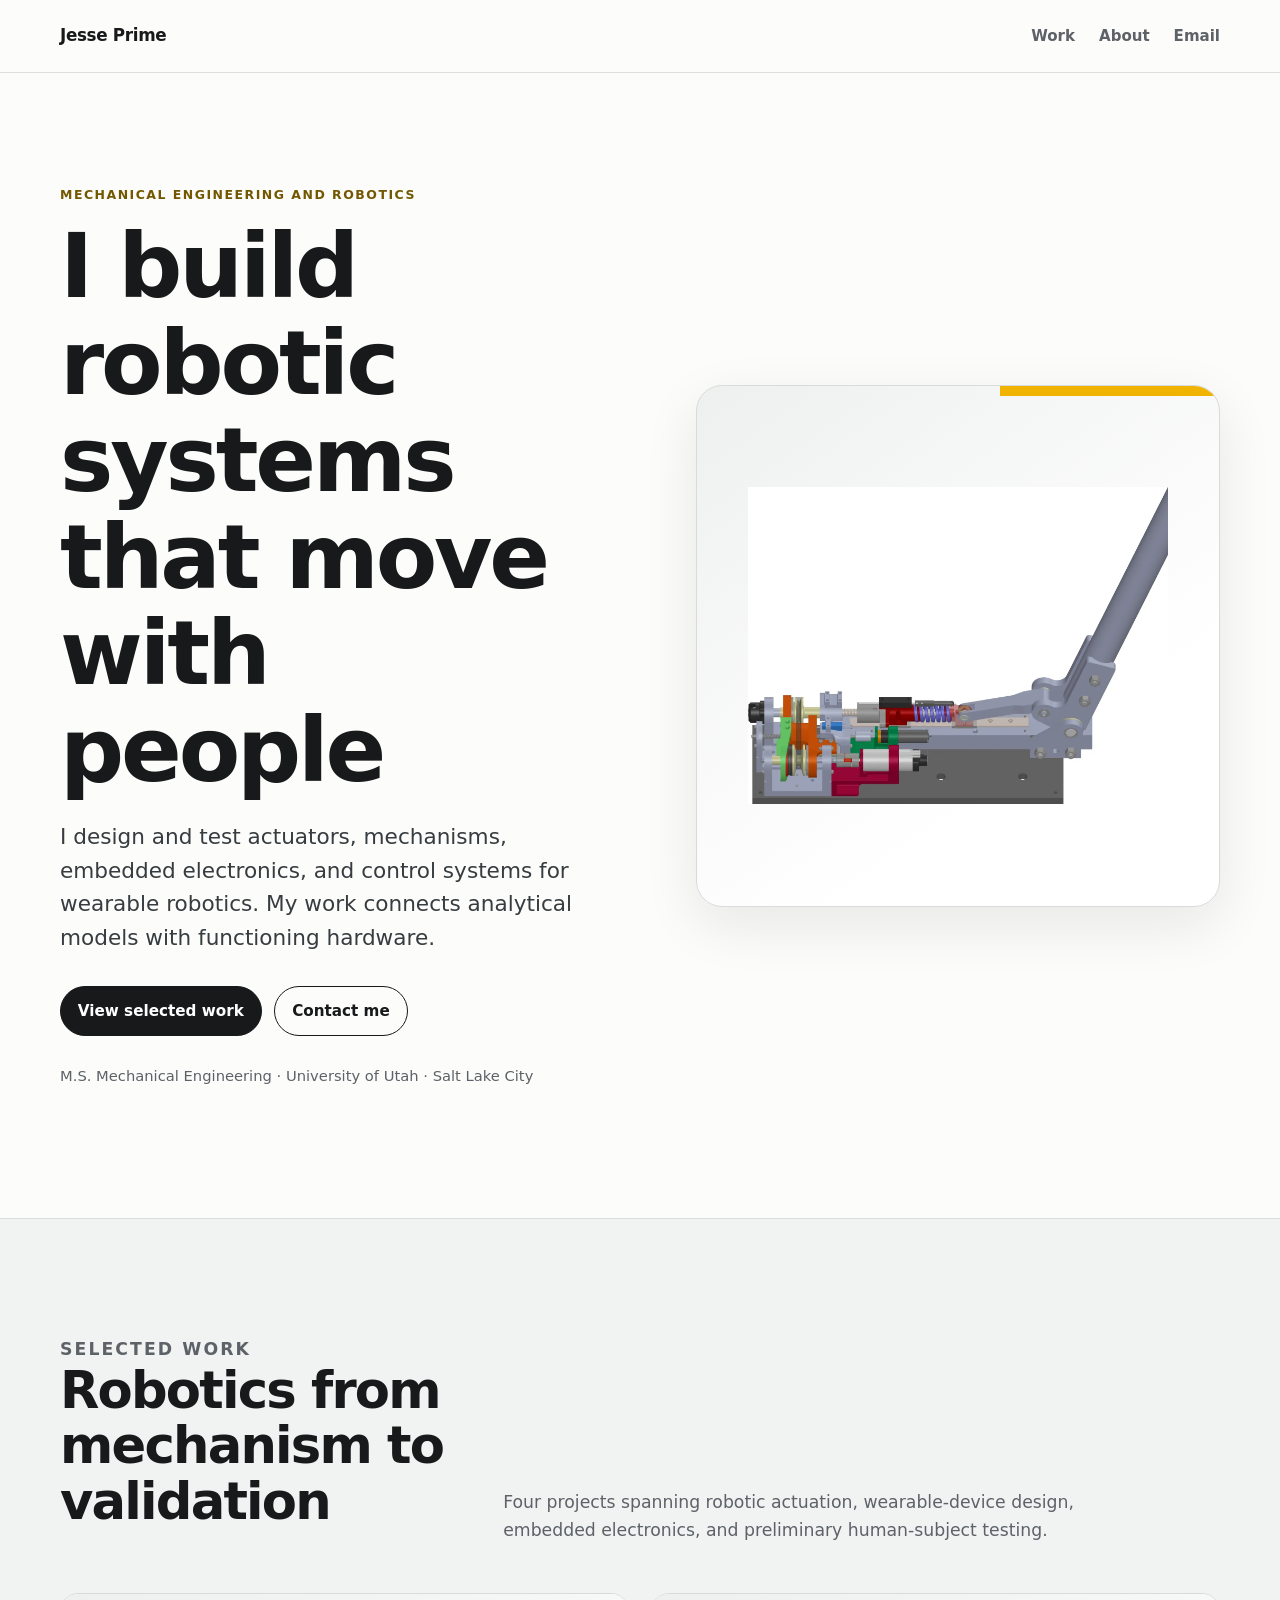
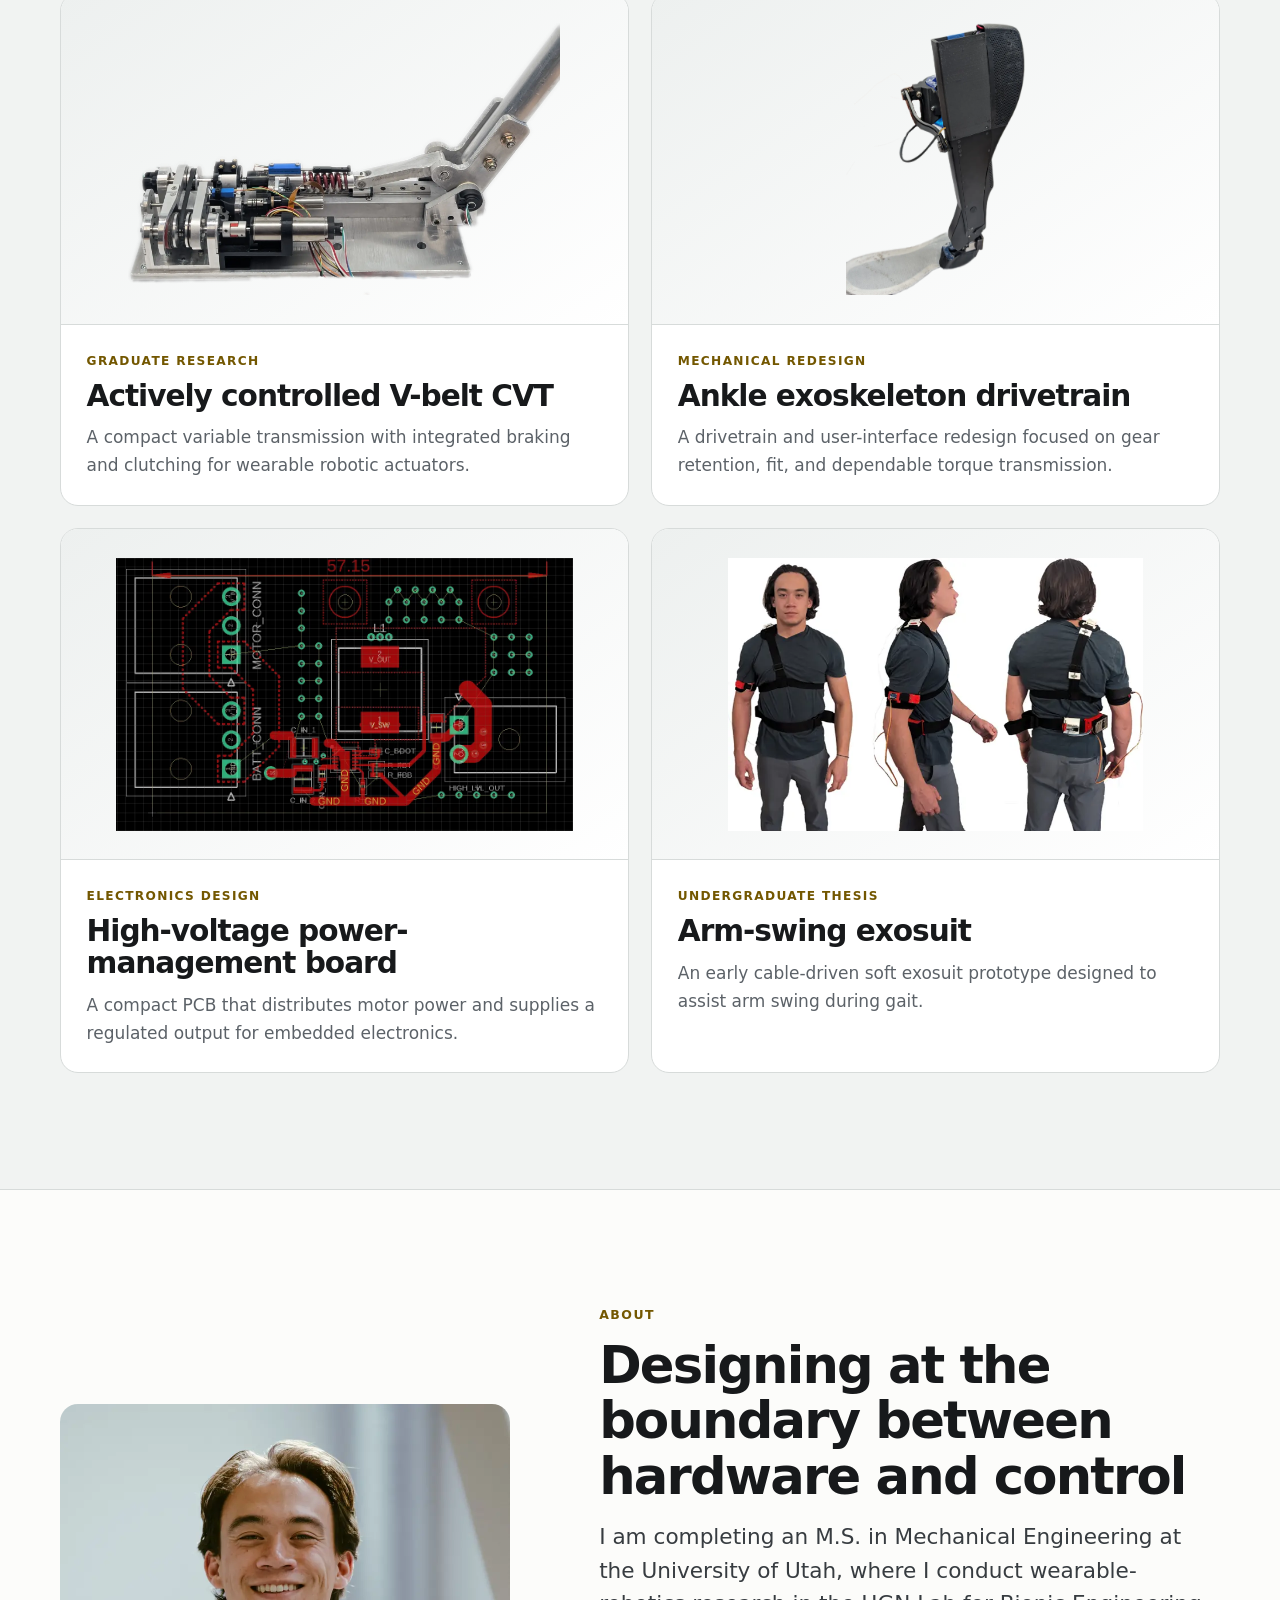
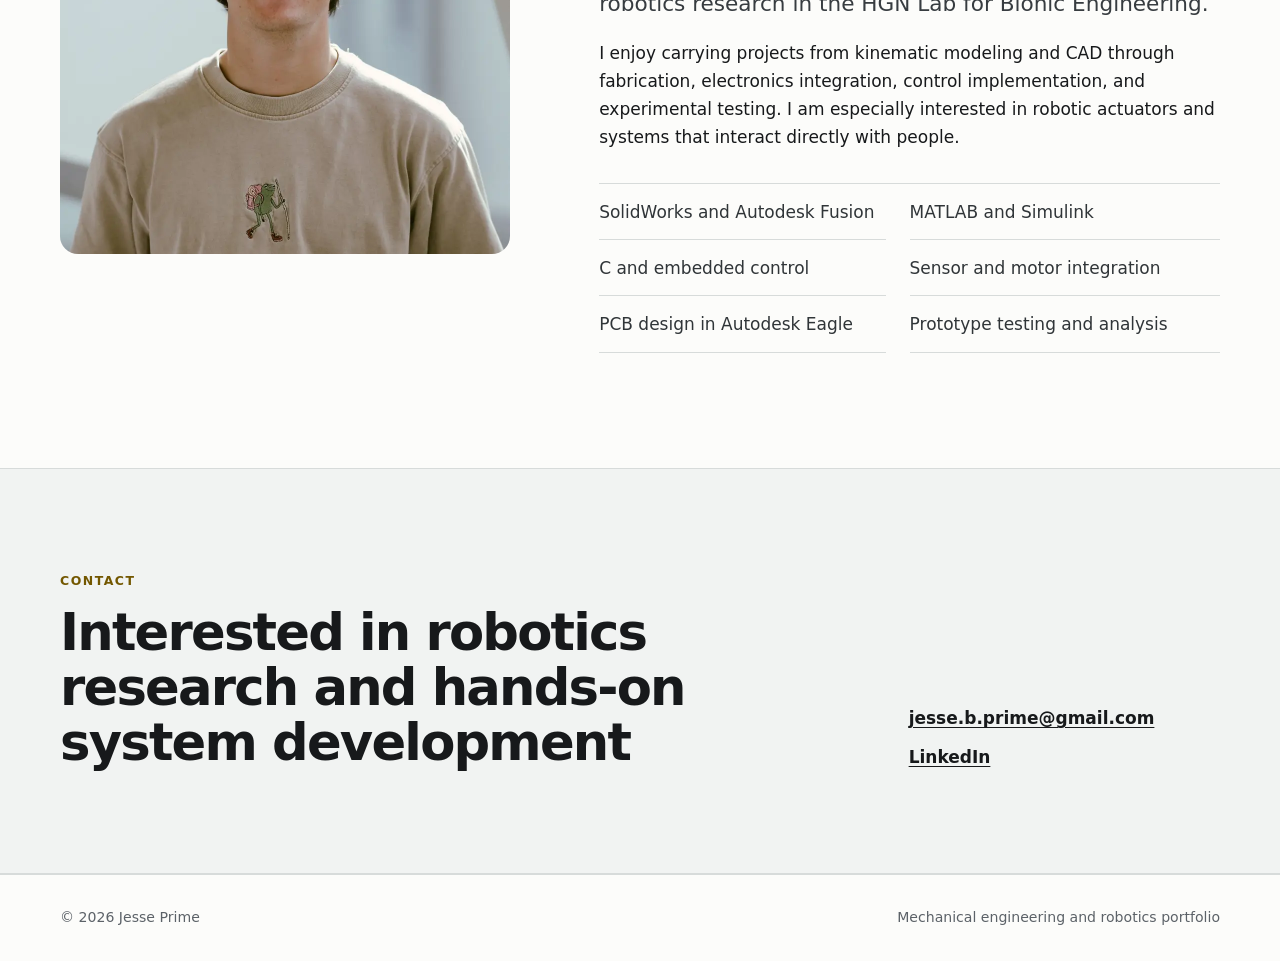
==== index.html @ 4a20e525 "Initial Upload of Portfolio Items" ====
<!doctype html>
<html lang="en">
  <head>
    <meta charset="utf-8">
    <meta name="viewport" content="width=device-width, initial-scale=1">
    <meta name="description" content="Jesse Prime is a mechanical engineer focused on robotic actuation, mechatronics, electronics, and wearable robotic systems.">
    <meta property="og:title" content="Jesse Prime | Robotics Design Portfolio">
    <meta property="og:description" content="Selected work in wearable robotics, actuation, controls, and electronics.">
    <meta property="og:type" content="website">
    <meta property="og:url" content="https://jessebeprime.github.io/">
    <meta property="og:image" content="https://jessebeprime.github.io/assets/images/cvt/system-cad.webp">
    <title>Jesse Prime | Robotics Design Portfolio</title>
    <link rel="stylesheet" href="/assets/css/styles.css">
  </head>
  <body>
    <a class="skip-link" href="#main-content">Skip to content</a>

    <header class="site-header">
      <div class="container">
        <a class="brand" href="/" aria-current="page">Jesse Prime</a>
        <nav class="site-nav" aria-label="Primary navigation">
          <a href="#work">Work</a>
          <a class="nav-about" href="#about">About</a>
          <a href="mailto:jesse.b.prime@gmail.com">Email</a>
        </nav>
      </div>
    </header>

    <main id="main-content">
      <section class="container hero" aria-labelledby="hero-title">
        <div class="hero-copy">
          <p class="eyebrow">Mechanical engineering and robotics</p>
          <h1 id="hero-title">I build robotic systems that move with people</h1>
          <p class="lead">
            I design and test actuators, mechanisms, embedded electronics, and control systems for wearable robotics. My work connects analytical models with functioning hardware.
          </p>
          <div class="hero-actions">
            <a class="button button-primary" href="#work">View selected work</a>
            <a class="button button-secondary" href="mailto:jesse.b.prime@gmail.com">Contact me</a>
          </div>
          <p class="hero-note">M.S. Mechanical Engineering · University of Utah · Salt Lake City</p>
        </div>
        <div class="hero-visual">
          <img src="/assets/images/cvt/system-cad.webp" alt="CAD rendering of a robotic actuator with a continuously variable transmission" fetchpriority="high">
        </div>
      </section>

      <section class="section section-muted" id="work" aria-labelledby="work-title">
        <div class="container">
          <div class="section-heading">
            <div>
              <p class="eyebrow">Selected work</p>
              <h2 id="work-title">Robotics from mechanism to validation</h2>
            </div>
            <p>
              Four projects spanning robotic actuation, wearable-device design, embedded electronics, and preliminary human-subject testing.
            </p>
          </div>

          <div class="project-grid">
            <a class="project-card" href="/projects/cvt.html">
              <div class="project-card-media">
                <img src="/assets/images/cvt/prototype.webp" alt="Benchtop prototype of the actively controlled V-belt CVT actuator" loading="lazy">
              </div>
              <div class="project-card-body">
                <span class="project-number">Graduate research</span>
                <h3>Actively controlled V-belt CVT</h3>
                <p>A compact variable transmission with integrated braking and clutching for wearable robotic actuators.</p>
              </div>
            </a>

            <a class="project-card" href="/projects/ankle-exoskeleton.html">
              <div class="project-card-media">
                <img src="/assets/images/ankle-exoskeleton/exoskeleton.webp" alt="Wearable ankle exoskeleton prototype" loading="lazy">
              </div>
              <div class="project-card-body">
                <span class="project-number">Mechanical redesign</span>
                <h3>Ankle exoskeleton drivetrain</h3>
                <p>A drivetrain and user-interface redesign focused on gear retention, fit, and dependable torque transmission.</p>
              </div>
            </a>

            <a class="project-card" href="/projects/power-board.html">
              <div class="project-card-media">
                <img src="/assets/images/power-board/pcb-layout.webp" alt="PCB layout for a high-voltage robotic power-management board" loading="lazy">
              </div>
              <div class="project-card-body">
                <span class="project-number">Electronics design</span>
                <h3>High-voltage power-management board</h3>
                <p>A compact PCB that distributes motor power and supplies a regulated output for embedded electronics.</p>
              </div>
            </a>

            <a class="project-card" href="/projects/arm-swing-exosuit.html">
              <div class="project-card-media">
                <img src="/assets/images/arm-exosuit/worn-prototype.webp" alt="Front, side, and rear views of the arm-swing exosuit prototype" loading="lazy">
              </div>
              <div class="project-card-body">
                <span class="project-number">Undergraduate thesis</span>
                <h3>Arm-swing exosuit</h3>
                <p>An early cable-driven soft exosuit prototype designed to assist arm swing during gait.</p>
              </div>
            </a>
          </div>
        </div>
      </section>

      <section class="section" id="about" aria-labelledby="about-title">
        <div class="container about-grid">
          <div class="portrait">
            <img src="/assets/images/home/jesse-prime.webp" alt="Portrait of Jesse Prime" loading="lazy">
          </div>
          <div>
            <p class="eyebrow">About</p>
            <h2 id="about-title">Designing at the boundary between hardware and control</h2>
            <p class="lead">
              I am completing an M.S. in Mechanical Engineering at the University of Utah, where I conduct wearable-robotics research in the HGN Lab for Bionic Engineering.
            </p>
            <p>
              I enjoy carrying projects from kinematic modeling and CAD through fabrication, electronics integration, control implementation, and experimental testing. I am especially interested in robotic actuators and systems that interact directly with people.
            </p>
            <ul class="capability-list" aria-label="Selected capabilities">
              <li>SolidWorks and Autodesk Fusion</li>
              <li>MATLAB and Simulink</li>
              <li>C and embedded control</li>
              <li>Sensor and motor integration</li>
              <li>PCB design in Autodesk Eagle</li>
              <li>Prototype testing and analysis</li>
            </ul>
          </div>
        </div>
      </section>

      <section class="section-muted">
        <div class="container contact-band">
          <div>
            <p class="eyebrow">Contact</p>
            <h2>Interested in robotics research and hands-on system development</h2>
          </div>
          <div class="contact-links">
            <a href="mailto:jesse.b.prime@gmail.com">jesse.b.prime@gmail.com</a>
            <a href="https://www.linkedin.com/in/jesse-prime-597274200" rel="me">LinkedIn</a>
          </div>
        </div>
      </section>
    </main>

    <footer class="site-footer">
      <div class="container">
        <p>© 2026 Jesse Prime</p>
        <p>Mechanical engineering and robotics portfolio</p>
      </div>
    </footer>
  </body>
</html>
---- assets/css/styles.css ----
:root {
  --ink: #17191b;
  --muted: #5c6268;
  --paper: #fcfcfa;
  --surface: #f1f3f2;
  --surface-dark: #24282b;
  --line: #d7dbda;
  --accent: #f0b400;
  --accent-dark: #735700;
  --max-width: 1160px;
  --reading-width: 760px;
  --radius: 18px;
  --shadow: 0 18px 55px rgba(20, 25, 28, 0.09);
}

* {
  box-sizing: border-box;
}

html {
  scroll-behavior: smooth;
}

body {
  margin: 0;
  color: var(--ink);
  background: var(--paper);
  font-family: Inter, ui-sans-serif, system-ui, -apple-system, BlinkMacSystemFont, "Segoe UI", sans-serif;
  font-size: 17px;
  line-height: 1.65;
  text-rendering: optimizeLegibility;
}

img {
  display: block;
  max-width: 100%;
}

a {
  color: inherit;
  text-underline-offset: 0.2em;
}

a:hover {
  color: var(--accent-dark);
}

:focus-visible {
  outline: 3px solid var(--accent);
  outline-offset: 4px;
}

.skip-link {
  position: fixed;
  top: 0.75rem;
  left: 0.75rem;
  z-index: 100;
  padding: 0.6rem 0.9rem;
  transform: translateY(-160%);
  border-radius: 0.5rem;
  background: var(--ink);
  color: white;
}

.skip-link:focus {
  transform: translateY(0);
}

.container {
  width: min(var(--max-width), calc(100% - 3rem));
  margin-inline: auto;
}

.site-header {
  position: sticky;
  top: 0;
  z-index: 20;
  border-bottom: 1px solid rgba(215, 219, 218, 0.86);
  background: rgba(252, 252, 250, 0.94);
  backdrop-filter: blur(16px);
}

.site-header .container {
  display: flex;
  min-height: 72px;
  align-items: center;
  justify-content: space-between;
  gap: 2rem;
}

.brand {
  font-size: 1.05rem;
  font-weight: 760;
  letter-spacing: -0.02em;
  text-decoration: none;
}

.site-nav {
  display: flex;
  align-items: center;
  gap: 1.5rem;
  color: var(--muted);
  font-size: 0.94rem;
  font-weight: 650;
}

.site-nav a {
  text-decoration: none;
}

.site-nav a[aria-current="page"] {
  color: var(--ink);
}

.eyebrow {
  margin: 0 0 0.8rem;
  color: var(--accent-dark);
  font-size: 0.78rem;
  font-weight: 800;
  letter-spacing: 0.12em;
  text-transform: uppercase;
}

h1,
h2,
h3 {
  margin-top: 0;
  line-height: 1.08;
  letter-spacing: -0.035em;
}

h1 {
  max-width: 14ch;
  margin-bottom: 1.35rem;
  font-size: clamp(2.8rem, 7vw, 5.9rem);
  font-weight: 800;
}

h2 {
  margin-bottom: 1rem;
  font-size: clamp(2rem, 4vw, 3.35rem);
  font-weight: 780;
}

h3 {
  margin-bottom: 0.65rem;
  font-size: clamp(1.35rem, 2.4vw, 1.85rem);
  font-weight: 750;
}

p {
  margin: 0 0 1.15rem;
}

.lead {
  max-width: 650px;
  color: #373c40;
  font-size: clamp(1.12rem, 2vw, 1.35rem);
  line-height: 1.55;
}

.hero {
  display: grid;
  min-height: calc(100vh - 72px);
  grid-template-columns: minmax(0, 1.02fr) minmax(360px, 0.98fr);
  align-items: center;
  gap: clamp(2.5rem, 7vw, 6rem);
  padding-block: clamp(4rem, 9vw, 7rem);
}

.hero-actions {
  display: flex;
  flex-wrap: wrap;
  gap: 0.8rem;
  margin-top: 2rem;
}

.button {
  display: inline-flex;
  min-height: 48px;
  align-items: center;
  justify-content: center;
  padding: 0.72rem 1.05rem;
  border: 1px solid var(--ink);
  border-radius: 999px;
  font-size: 0.95rem;
  font-weight: 750;
  text-decoration: none;
}

.button-primary {
  background: var(--ink);
  color: white;
}

.button-primary:hover {
  border-color: var(--accent-dark);
  background: var(--accent-dark);
  color: white;
}

.button-secondary:hover {
  border-color: var(--accent);
  background: #fff8db;
  color: var(--ink);
}

.hero-visual {
  position: relative;
  min-height: 520px;
  overflow: hidden;
  border: 1px solid var(--line);
  border-radius: calc(var(--radius) + 8px);
  background: linear-gradient(145deg, #eef0ef 0%, #ffffff 70%);
  box-shadow: var(--shadow);
}

.hero-visual::before {
  position: absolute;
  top: 0;
  right: 0;
  width: 42%;
  height: 10px;
  background: var(--accent);
  content: "";
}

.hero-visual img {
  width: 100%;
  height: 100%;
  min-height: 520px;
  padding: clamp(1.5rem, 4vw, 3.5rem);
  object-fit: contain;
}

.hero-note {
  margin-top: 1.7rem;
  color: var(--muted);
  font-size: 0.92rem;
}

.section {
  padding-block: clamp(4.5rem, 9vw, 8rem);
}

.section-muted {
  border-block: 1px solid var(--line);
  background: var(--surface);
}

.section-heading {
  display: grid;
  grid-template-columns: minmax(180px, 0.36fr) minmax(0, 0.64fr);
  gap: 2.5rem;
  align-items: end;
  margin-bottom: 3rem;
}

.section-heading p {
  max-width: 650px;
  margin: 0;
  color: var(--muted);
  font-size: 1.08rem;
}

.project-grid {
  display: grid;
  grid-template-columns: repeat(2, minmax(0, 1fr));
  gap: 1.4rem;
}

.project-card {
  display: flex;
  min-width: 0;
  overflow: hidden;
  flex-direction: column;
  border: 1px solid var(--line);
  border-radius: var(--radius);
  background: white;
  color: inherit;
  text-decoration: none;
  transition: transform 170ms ease, box-shadow 170ms ease, border-color 170ms ease;
}

.project-card:hover {
  transform: translateY(-4px);
  border-color: #bec4c1;
  box-shadow: var(--shadow);
  color: inherit;
}

.project-card-media {
  display: grid;
  min-height: 330px;
  place-items: center;
  overflow: hidden;
  border-bottom: 1px solid var(--line);
  background: linear-gradient(145deg, #edf0ef, #ffffff);
}

.project-card-media img {
  width: 100%;
  height: 330px;
  padding: 1.8rem;
  object-fit: contain;
  transition: transform 220ms ease;
}

.project-card:hover .project-card-media img {
  transform: scale(1.025);
}

.project-card-body {
  padding: 1.6rem;
}

.project-number {
  display: block;
  margin-bottom: 0.65rem;
  color: var(--accent-dark);
  font-size: 0.76rem;
  font-weight: 800;
  letter-spacing: 0.11em;
  text-transform: uppercase;
}

.project-card p {
  margin: 0;
  color: var(--muted);
}

.about-grid {
  display: grid;
  grid-template-columns: minmax(260px, 0.42fr) minmax(0, 0.58fr);
  gap: clamp(2.5rem, 7vw, 6rem);
  align-items: center;
}

.portrait {
  overflow: hidden;
  border-radius: var(--radius);
  background: var(--surface);
}

.portrait img {
  width: 100%;
  aspect-ratio: 1;
  object-fit: cover;
}

.capability-list {
  display: grid;
  grid-template-columns: repeat(2, minmax(0, 1fr));
  gap: 0;
  margin: 2rem 0 0;
  padding: 0;
  border-top: 1px solid var(--line);
  list-style: none;
}

.capability-list li {
  padding: 0.85rem 0;
  border-bottom: 1px solid var(--line);
  color: #303538;
}

.capability-list li:nth-child(odd) {
  margin-right: 1.5rem;
}

.contact-band {
  display: grid;
  grid-template-columns: minmax(0, 0.72fr) minmax(220px, 0.28fr);
  gap: 3rem;
  align-items: end;
  padding-block: clamp(4rem, 8vw, 7rem);
}

.contact-band h2 {
  max-width: 780px;
  margin-bottom: 0;
}

.contact-links {
  display: flex;
  flex-direction: column;
  align-items: flex-start;
  gap: 0.65rem;
  font-weight: 750;
}

.site-footer {
  border-top: 1px solid var(--line);
  color: var(--muted);
  font-size: 0.88rem;
}

.site-footer .container {
  display: flex;
  min-height: 86px;
  align-items: center;
  justify-content: space-between;
  gap: 2rem;
}

.site-footer p {
  margin: 0;
}

/* Project pages */
.project-hero {
  padding-block: clamp(4.5rem, 9vw, 7.5rem) 3rem;
}

.back-link {
  display: inline-block;
  margin-bottom: 2.5rem;
  color: var(--muted);
  font-size: 0.92rem;
  font-weight: 700;
}

.project-hero h1 {
  max-width: 18ch;
  font-size: clamp(2.7rem, 6vw, 5.3rem);
}

.project-meta {
  display: grid;
  grid-template-columns: repeat(3, minmax(0, 1fr));
  gap: 1rem;
  margin: 3rem 0 0;
  padding: 1.2rem 0;
  border-block: 1px solid var(--line);
}

.project-meta div {
  min-width: 0;
}

.project-meta dt {
  margin-bottom: 0.2rem;
  color: var(--muted);
  font-size: 0.74rem;
  font-weight: 800;
  letter-spacing: 0.09em;
  text-transform: uppercase;
}

.project-meta dd {
  margin: 0;
  font-weight: 670;
}

.project-cover {
  display: grid;
  min-height: 520px;
  margin: 0 0 clamp(4rem, 8vw, 7rem);
  place-items: center;
  overflow: hidden;
  border: 1px solid var(--line);
  border-radius: var(--radius);
  background: linear-gradient(145deg, #eef0ef, #ffffff);
}

.project-cover img {
  width: 100%;
  max-height: 680px;
  padding: clamp(1.5rem, 5vw, 4.5rem);
  object-fit: contain;
}

.case-section {
  display: grid;
  grid-template-columns: minmax(180px, 0.31fr) minmax(0, 0.69fr);
  gap: clamp(2rem, 6vw, 5rem);
  padding-block: clamp(3.5rem, 7vw, 6rem);
  border-top: 1px solid var(--line);
}

.case-section-label {
  color: var(--accent-dark);
  font-size: 0.78rem;
  font-weight: 800;
  letter-spacing: 0.1em;
  text-transform: uppercase;
}

.case-content {
  max-width: var(--reading-width);
}

.case-content > :last-child {
  margin-bottom: 0;
}

.case-content ul {
  margin: 1.25rem 0 0;
  padding-left: 1.2rem;
}

.case-content li {
  margin-bottom: 0.55rem;
  padding-left: 0.25rem;
}

.media-grid {
  display: grid;
  grid-template-columns: repeat(2, minmax(0, 1fr));
  gap: 1.25rem;
  margin-top: 2.5rem;
}

.media-grid.single {
  grid-template-columns: 1fr;
}

.figure {
  margin: 0;
}

.figure-frame {
  display: grid;
  min-height: 300px;
  place-items: center;
  overflow: hidden;
  border: 1px solid var(--line);
  border-radius: 14px;
  background: #f4f5f4;
}

.figure-frame img {
  width: 100%;
  max-height: 500px;
  padding: 1.25rem;
  object-fit: contain;
}

.figure-frame.dark {
  background: #151718;
}

figcaption {
  margin-top: 0.7rem;
  color: var(--muted);
  font-size: 0.86rem;
  line-height: 1.45;
}

.validation-list {
  display: grid;
  grid-template-columns: repeat(2, minmax(0, 1fr));
  gap: 1px;
  margin-top: 2rem;
  overflow: hidden;
  border: 1px solid var(--line);
  border-radius: 14px;
  background: var(--line);
}

.validation-item {
  min-height: 130px;
  padding: 1.2rem;
  background: white;
}

.validation-item strong {
  display: block;
  margin-bottom: 0.35rem;
  font-size: 1rem;
}

.validation-item span {
  color: var(--muted);
  font-size: 0.94rem;
}

.next-project {
  display: grid;
  grid-template-columns: 1fr auto;
  gap: 2rem;
  align-items: end;
  margin-block: clamp(4rem, 8vw, 7rem);
  padding: 2rem;
  border: 1px solid var(--line);
  border-radius: var(--radius);
  background: var(--surface);
  text-decoration: none;
}

.next-project:hover {
  border-color: var(--accent);
  color: var(--ink);
}

.next-project p {
  margin: 0 0 0.3rem;
  color: var(--muted);
  font-size: 0.84rem;
  font-weight: 800;
  letter-spacing: 0.08em;
  text-transform: uppercase;
}

.next-project strong {
  font-size: clamp(1.5rem, 3vw, 2.2rem);
  line-height: 1.15;
}

.next-project span {
  color: var(--muted);
  font-weight: 700;
}

.not-found {
  display: grid;
  min-height: calc(100vh - 159px);
  place-items: center;
  text-align: center;
}

.not-found h1 {
  max-width: none;
}

@media (max-width: 900px) {
  .hero {
    min-height: auto;
    grid-template-columns: 1fr;
  }

  .hero-copy {
    max-width: 760px;
  }

  .hero-visual {
    min-height: 430px;
  }

  .hero-visual img {
    min-height: 430px;
  }

  .section-heading,
  .case-section {
    grid-template-columns: 1fr;
    gap: 1.25rem;
  }

  .about-grid {
    grid-template-columns: minmax(220px, 0.38fr) minmax(0, 0.62fr);
    gap: 2.5rem;
  }
}

@media (max-width: 720px) {
  body {
    font-size: 16px;
  }

  .container {
    width: min(var(--max-width), calc(100% - 2rem));
  }

  .site-header .container {
    min-height: 64px;
  }

  .site-nav {
    gap: 0.9rem;
    font-size: 0.86rem;
  }

  .site-nav .nav-about {
    display: none;
  }

  .hero {
    padding-block: 3.5rem 5rem;
  }

  .hero-visual,
  .hero-visual img {
    min-height: 330px;
  }

  .hero-visual img {
    padding: 1.25rem;
  }

  .project-grid,
  .about-grid,
  .contact-band,
  .media-grid,
  .validation-list {
    grid-template-columns: 1fr;
  }

  .project-card-media,
  .project-card-media img {
    min-height: 260px;
    height: 260px;
  }

  .capability-list {
    grid-template-columns: 1fr;
  }

  .capability-list li:nth-child(odd) {
    margin-right: 0;
  }

  .contact-band {
    align-items: start;
  }

  .project-meta {
    grid-template-columns: 1fr;
    gap: 0.9rem;
  }

  .project-cover {
    min-height: 330px;
  }

  .project-cover img {
    max-height: 500px;
    padding: 1.25rem;
  }

  .figure-frame {
    min-height: 240px;
  }

  .next-project {
    grid-template-columns: 1fr;
  }

  .site-footer .container {
    min-height: 100px;
    flex-direction: column;
    align-items: flex-start;
    justify-content: center;
    gap: 0.35rem;
  }
}

@media (prefers-reduced-motion: reduce) {
  html {
    scroll-behavior: auto;
  }

  *,
  *::before,
  *::after {
    transition-duration: 0.01ms !important;
    animation-duration: 0.01ms !important;
    animation-iteration-count: 1 !important;
  }
}
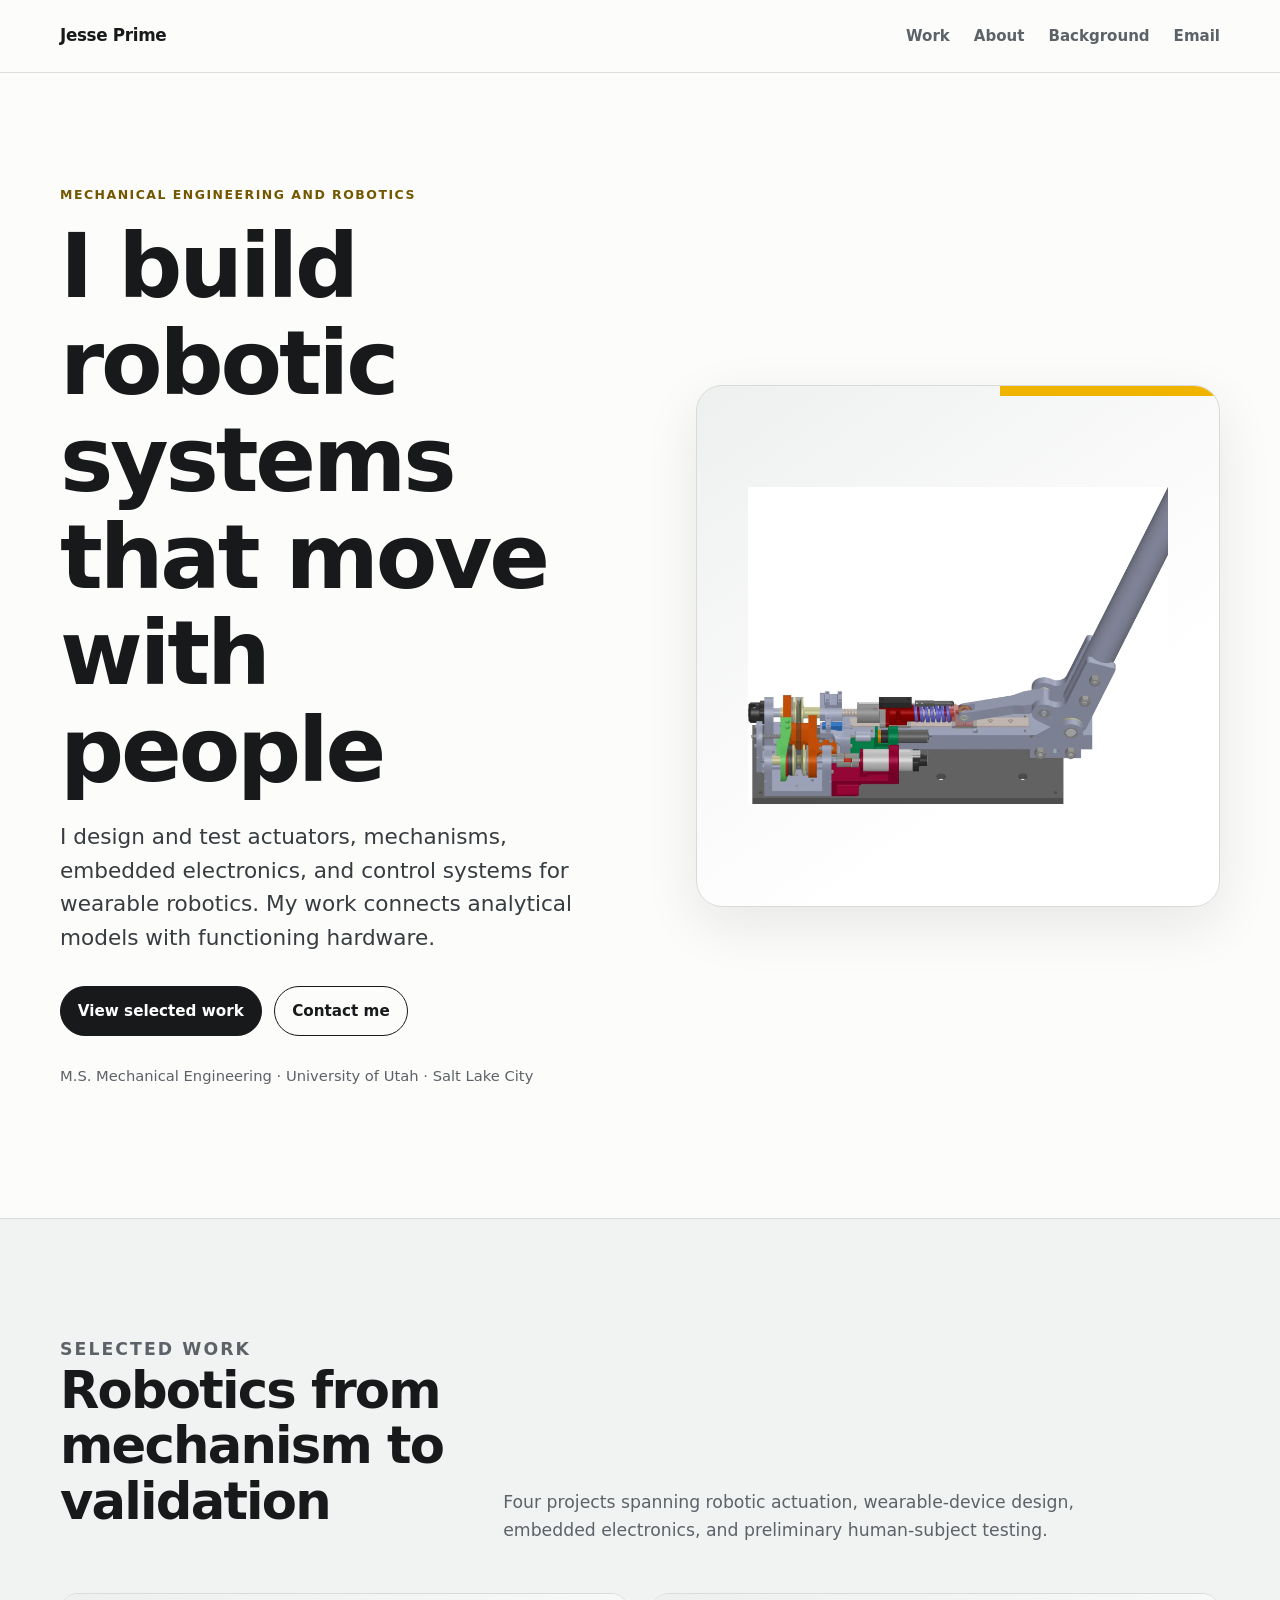
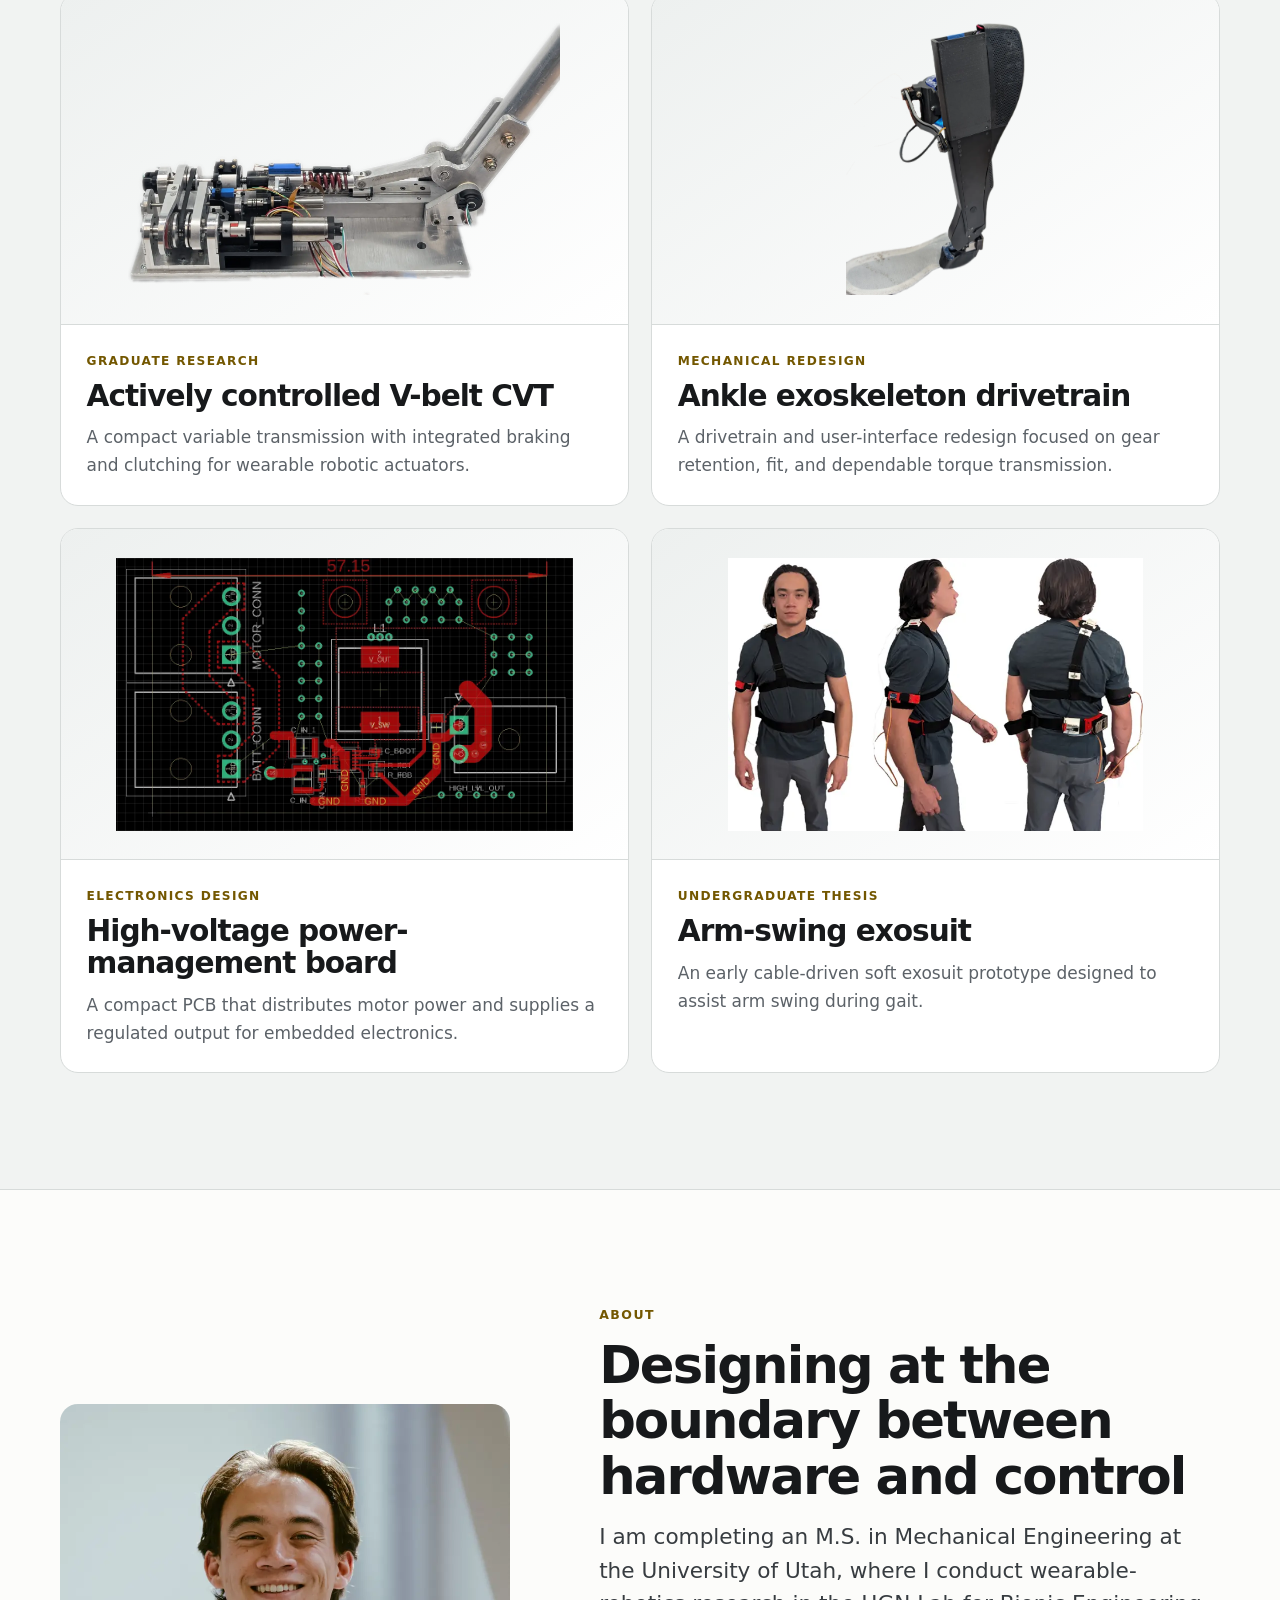
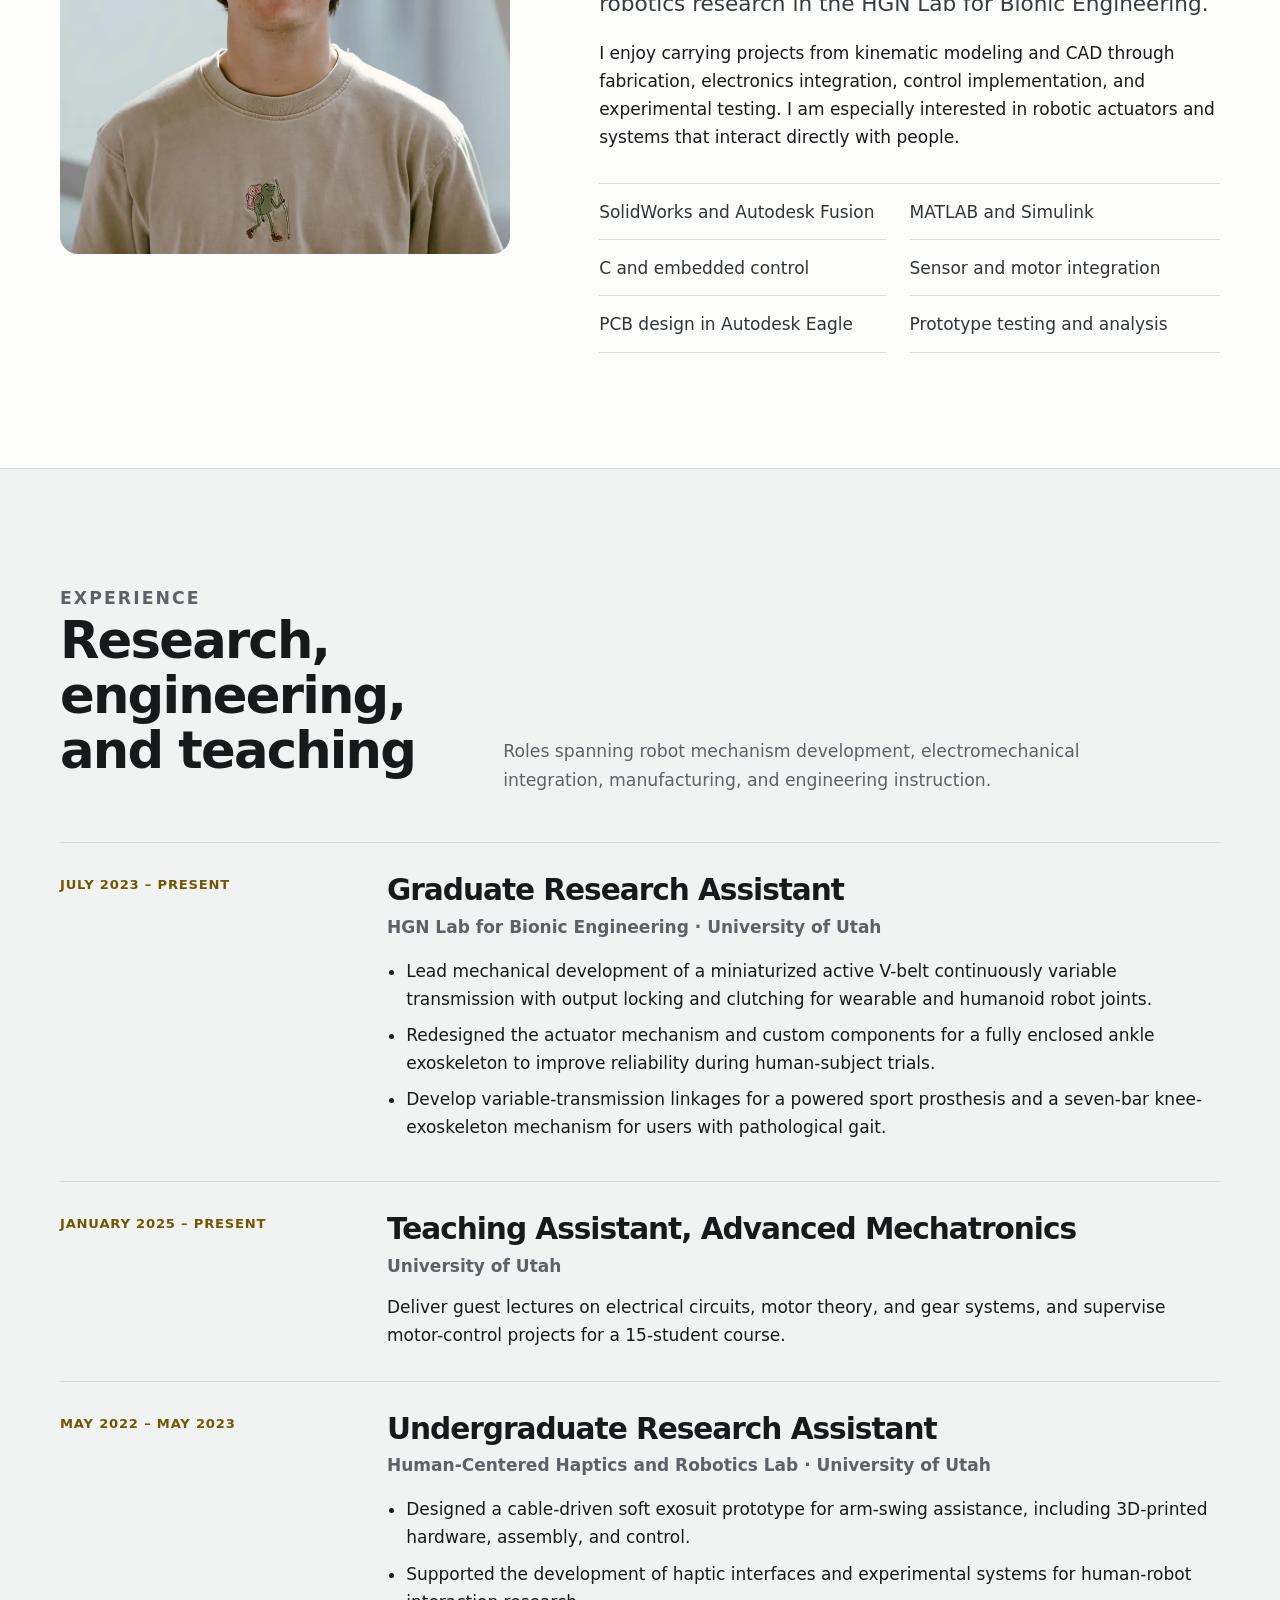
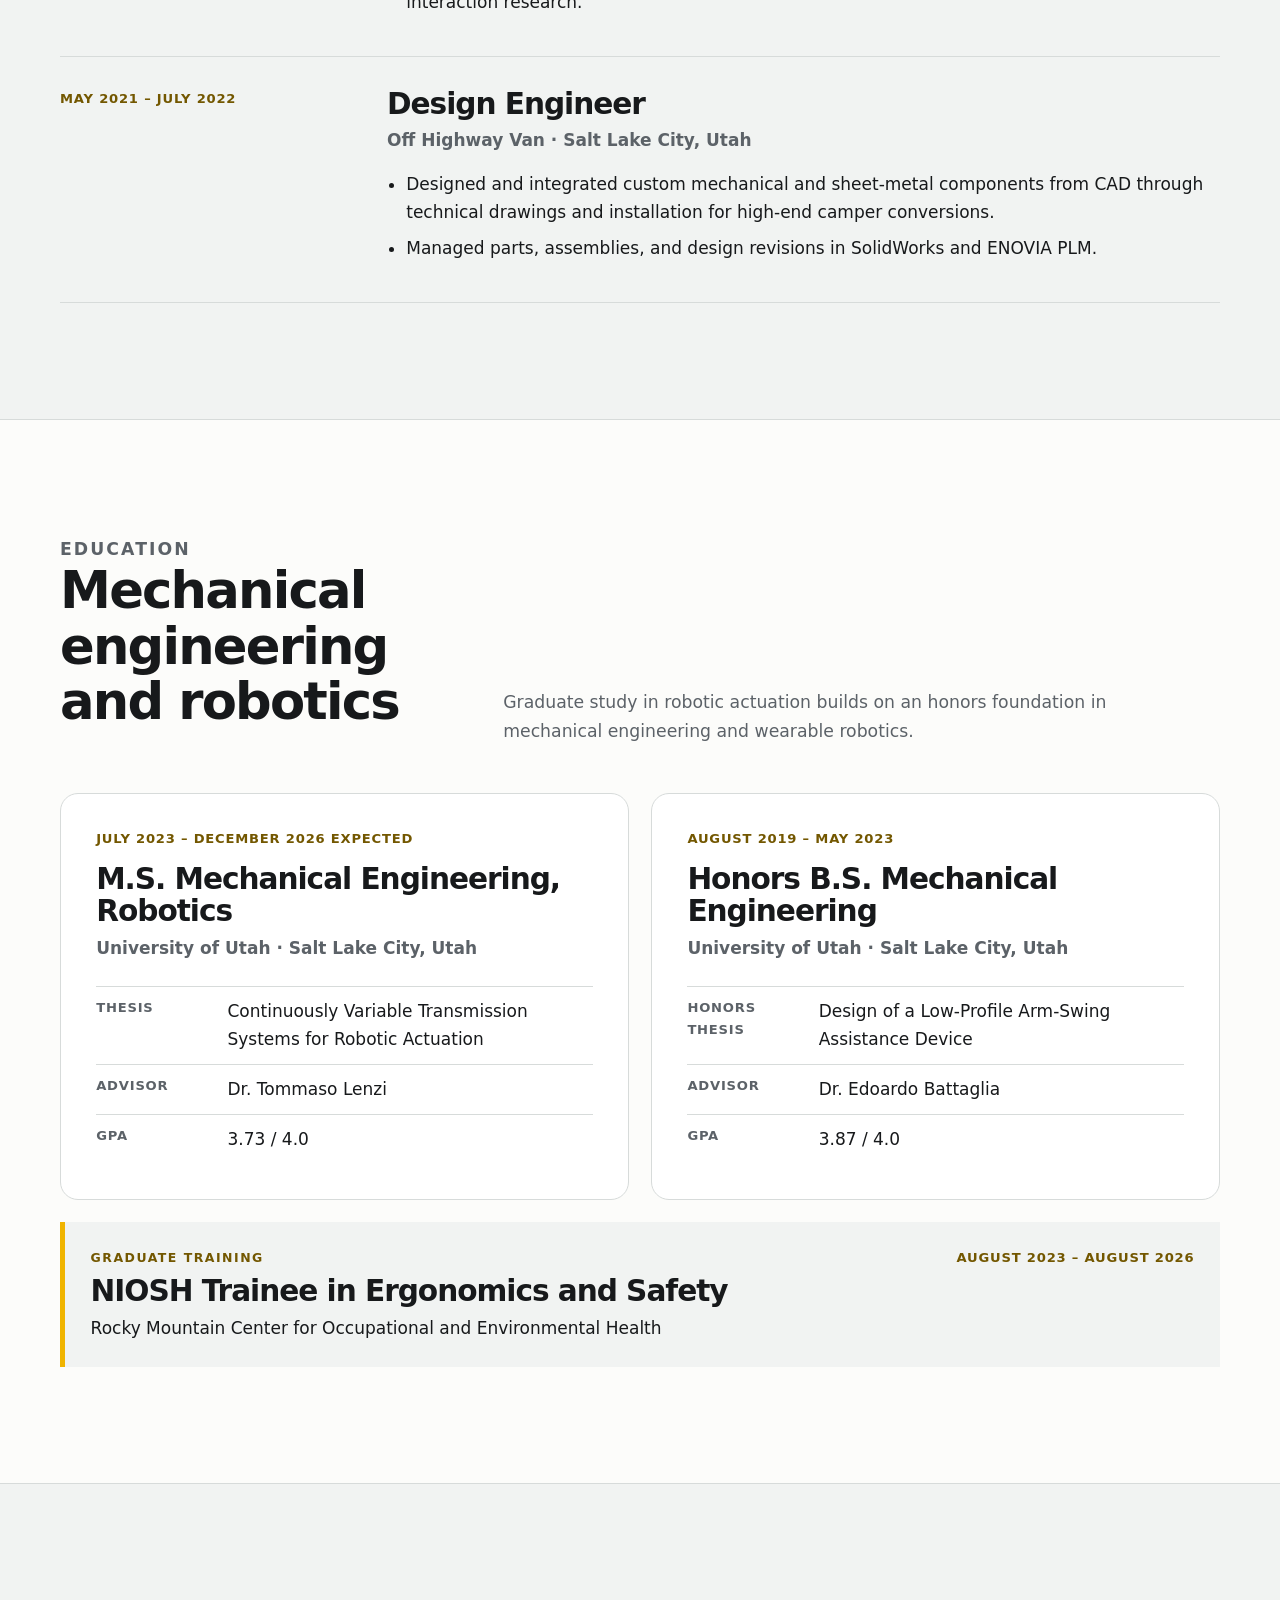
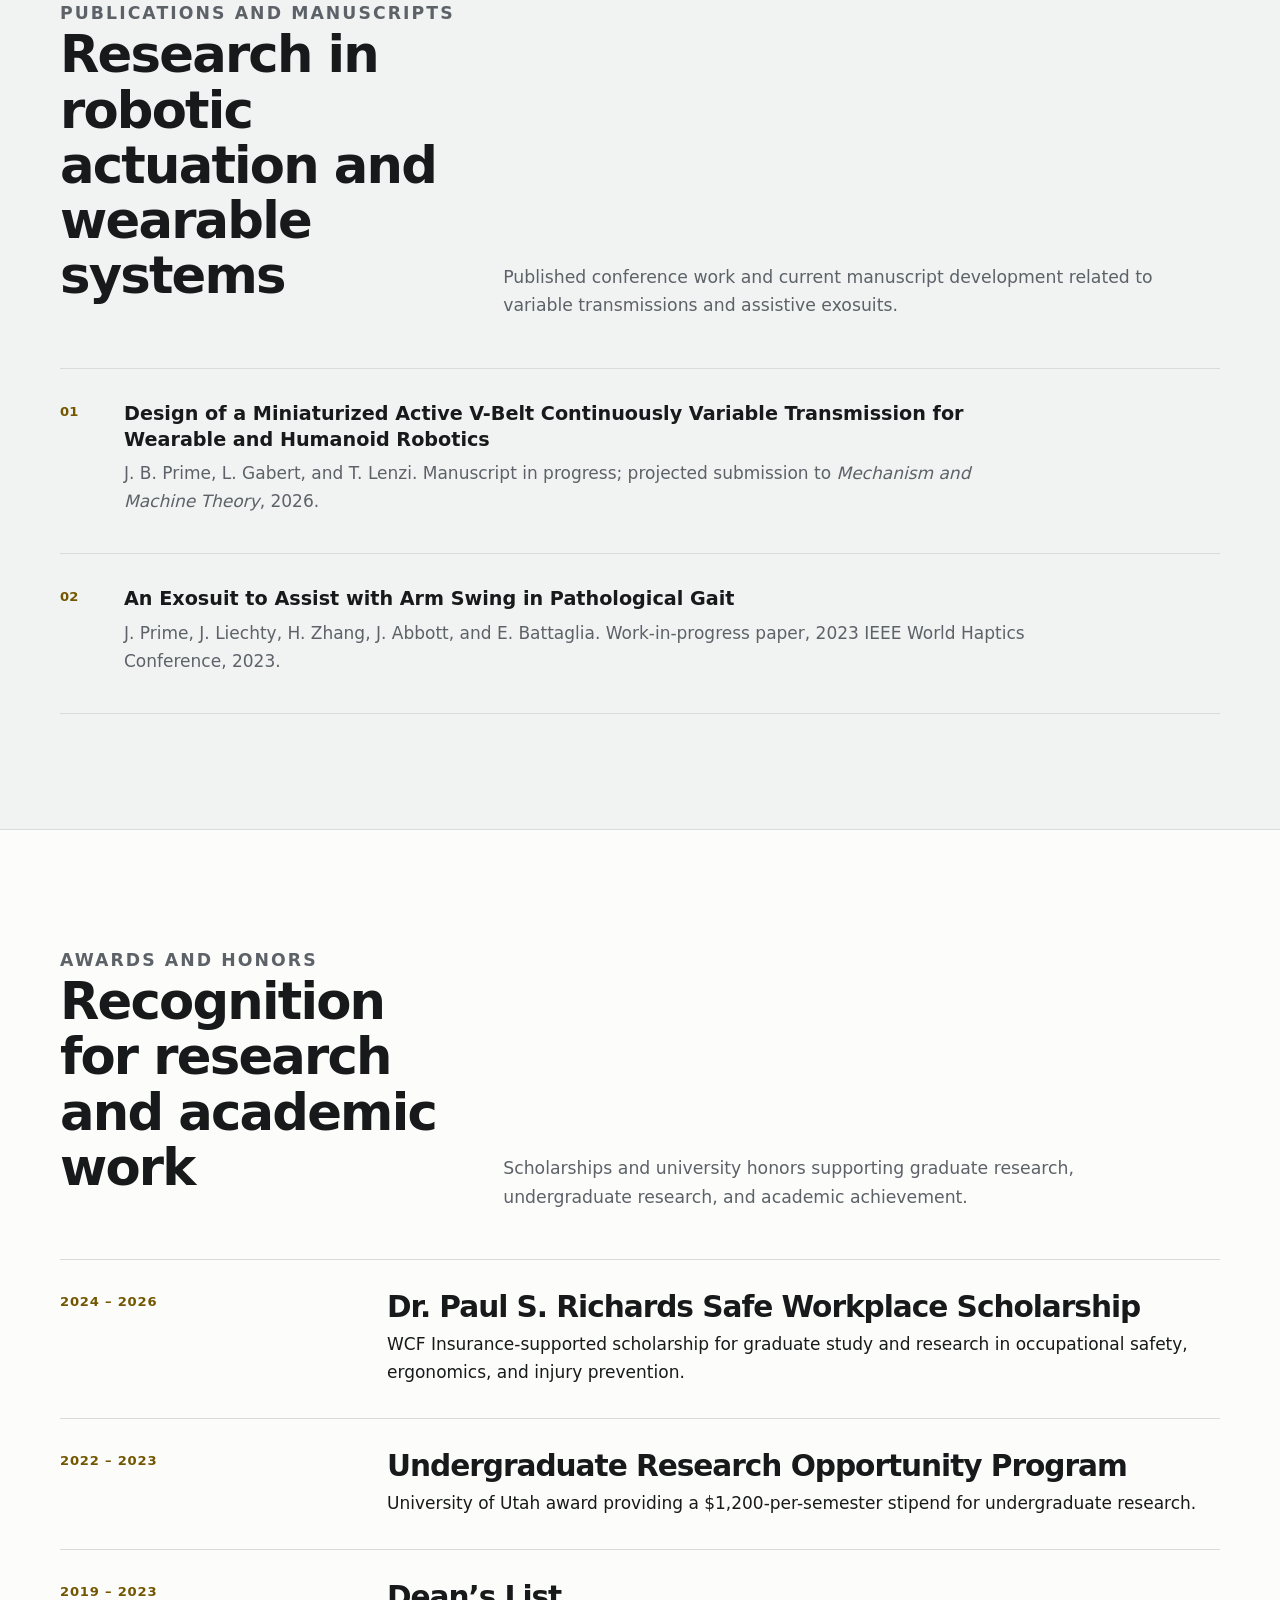
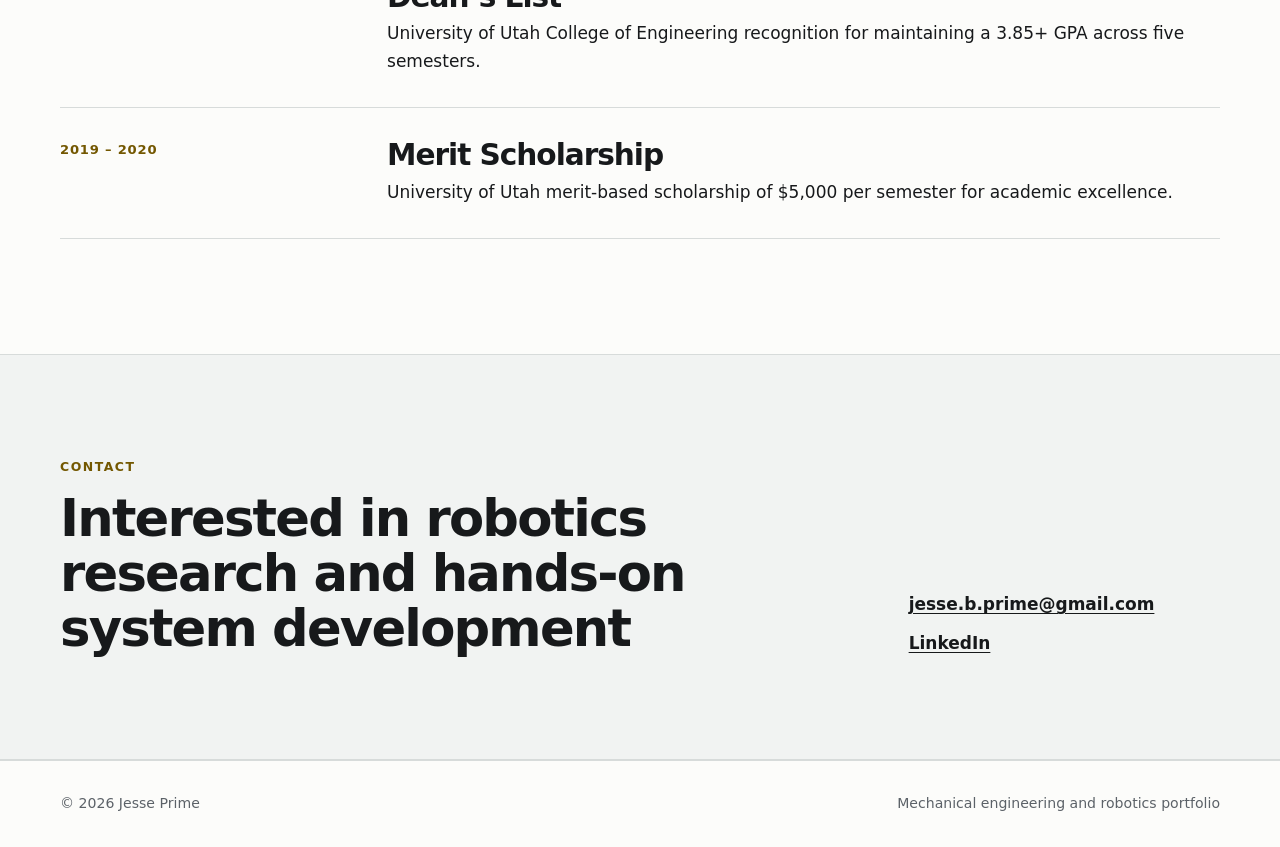
==== commit 95597ef8: "Updated to include education and job history" ====
--- a/index.html
+++ b/index.html
@@ -3,7 +3,7 @@
   <head>
     <meta charset="utf-8">
     <meta name="viewport" content="width=device-width, initial-scale=1">
-    <meta name="description" content="Jesse Prime is a mechanical engineer focused on robotic actuation, mechatronics, electronics, and wearable robotic systems.">
+    <meta name="description" content="Jesse Prime is a mechanical engineer focused on robotic actuation, mechatronics, electronics, and wearable robotic systems. View selected projects, experience, education, publications, and awards.">
     <meta property="og:title" content="Jesse Prime | Robotics Design Portfolio">
     <meta property="og:description" content="Selected work in wearable robotics, actuation, controls, and electronics.">
     <meta property="og:type" content="website">
@@ -21,6 +21,7 @@
         <nav class="site-nav" aria-label="Primary navigation">
           <a href="#work">Work</a>
           <a class="nav-about" href="#about">About</a>
+          <a href="#experience">Background</a>
           <a href="mailto:jesse.b.prime@gmail.com">Email</a>
         </nav>
       </div>
@@ -131,6 +132,203 @@
         </div>
       </section>
 
+      <section class="section section-muted" id="experience" aria-labelledby="experience-title">
+        <div class="container">
+          <div class="section-heading">
+            <div>
+              <p class="eyebrow">Experience</p>
+              <h2 id="experience-title">Research, engineering, and teaching</h2>
+            </div>
+            <p>
+              Roles spanning robot mechanism development, electromechanical integration, manufacturing, and engineering instruction.
+            </p>
+          </div>
+
+          <div class="timeline">
+            <article class="timeline-entry">
+              <p class="timeline-date">July 2023 – Present</p>
+              <div>
+                <h3>Graduate Research Assistant</h3>
+                <p class="timeline-organization">HGN Lab for Bionic Engineering · University of Utah</p>
+                <ul>
+                  <li>Lead mechanical development of a miniaturized active V-belt continuously variable transmission with output locking and clutching for wearable and humanoid robot joints.</li>
+                  <li>Redesigned the actuator mechanism and custom components for a fully enclosed ankle exoskeleton to improve reliability during human-subject trials.</li>
+                  <li>Develop variable-transmission linkages for a powered sport prosthesis and a seven-bar knee-exoskeleton mechanism for users with pathological gait.</li>
+                </ul>
+              </div>
+            </article>
+
+            <article class="timeline-entry">
+              <p class="timeline-date">January 2025 – Present</p>
+              <div>
+                <h3>Teaching Assistant, Advanced Mechatronics</h3>
+                <p class="timeline-organization">University of Utah</p>
+                <p>Deliver guest lectures on electrical circuits, motor theory, and gear systems, and supervise motor-control projects for a 15-student course.</p>
+              </div>
+            </article>
+
+            <article class="timeline-entry">
+              <p class="timeline-date">May 2022 – May 2023</p>
+              <div>
+                <h3>Undergraduate Research Assistant</h3>
+                <p class="timeline-organization">Human-Centered Haptics and Robotics Lab · University of Utah</p>
+                <ul>
+                  <li>Designed a cable-driven soft exosuit prototype for arm-swing assistance, including 3D-printed hardware, assembly, and control.</li>
+                  <li>Supported the development of haptic interfaces and experimental systems for human-robot interaction research.</li>
+                </ul>
+              </div>
+            </article>
+
+            <article class="timeline-entry">
+              <p class="timeline-date">May 2021 – July 2022</p>
+              <div>
+                <h3>Design Engineer</h3>
+                <p class="timeline-organization">Off Highway Van · Salt Lake City, Utah</p>
+                <ul>
+                  <li>Designed and integrated custom mechanical and sheet-metal components from CAD through technical drawings and installation for high-end camper conversions.</li>
+                  <li>Managed parts, assemblies, and design revisions in SolidWorks and ENOVIA PLM.</li>
+                </ul>
+              </div>
+            </article>
+          </div>
+        </div>
+      </section>
+
+      <section class="section" id="education" aria-labelledby="education-title">
+        <div class="container">
+          <div class="section-heading">
+            <div>
+              <p class="eyebrow">Education</p>
+              <h2 id="education-title">Mechanical engineering and robotics</h2>
+            </div>
+            <p>
+              Graduate study in robotic actuation builds on an honors foundation in mechanical engineering and wearable robotics.
+            </p>
+          </div>
+
+          <div class="education-grid">
+            <article class="education-card">
+              <p class="timeline-date">July 2023 – December 2026 expected</p>
+              <h3>M.S. Mechanical Engineering, Robotics</h3>
+              <p class="timeline-organization">University of Utah · Salt Lake City, Utah</p>
+              <dl class="detail-list">
+                <div>
+                  <dt>Thesis</dt>
+                  <dd>Continuously Variable Transmission Systems for Robotic Actuation</dd>
+                </div>
+                <div>
+                  <dt>Advisor</dt>
+                  <dd>Dr. Tommaso Lenzi</dd>
+                </div>
+                <div>
+                  <dt>GPA</dt>
+                  <dd>3.73 / 4.0</dd>
+                </div>
+              </dl>
+            </article>
+
+            <article class="education-card">
+              <p class="timeline-date">August 2019 – May 2023</p>
+              <h3>Honors B.S. Mechanical Engineering</h3>
+              <p class="timeline-organization">University of Utah · Salt Lake City, Utah</p>
+              <dl class="detail-list">
+                <div>
+                  <dt>Honors thesis</dt>
+                  <dd>Design of a Low-Profile Arm-Swing Assistance Device</dd>
+                </div>
+                <div>
+                  <dt>Advisor</dt>
+                  <dd>Dr. Edoardo Battaglia</dd>
+                </div>
+                <div>
+                  <dt>GPA</dt>
+                  <dd>3.87 / 4.0</dd>
+                </div>
+              </dl>
+            </article>
+          </div>
+
+          <div class="training-note">
+            <div>
+              <p class="eyebrow">Graduate training</p>
+              <h3>NIOSH Trainee in Ergonomics and Safety</h3>
+              <p>Rocky Mountain Center for Occupational and Environmental Health</p>
+            </div>
+            <p class="timeline-date">August 2023 – August 2026</p>
+          </div>
+        </div>
+      </section>
+
+      <section class="section section-muted" id="publications" aria-labelledby="publications-title">
+        <div class="container">
+          <div class="section-heading">
+            <div>
+              <p class="eyebrow">Publications and manuscripts</p>
+              <h2 id="publications-title">Research in robotic actuation and wearable systems</h2>
+            </div>
+            <p>
+              Published conference work and current manuscript development related to variable transmissions and assistive exosuits.
+            </p>
+          </div>
+
+          <ol class="publication-list">
+            <li>
+              <p class="publication-title">Design of a Miniaturized Active V-Belt Continuously Variable Transmission for Wearable and Humanoid Robotics</p>
+              <p>J. B. Prime, L. Gabert, and T. Lenzi. Manuscript in progress; projected submission to <cite>Mechanism and Machine Theory</cite>, 2026.</p>
+            </li>
+            <li>
+              <p class="publication-title">An Exosuit to Assist with Arm Swing in Pathological Gait</p>
+              <p>J. Prime, J. Liechty, H. Zhang, J. Abbott, and E. Battaglia. Work-in-progress paper, 2023 IEEE World Haptics Conference, 2023.</p>
+            </li>
+          </ol>
+        </div>
+      </section>
+
+      <section class="section" id="awards" aria-labelledby="awards-title">
+        <div class="container">
+          <div class="section-heading">
+            <div>
+              <p class="eyebrow">Awards and honors</p>
+              <h2 id="awards-title">Recognition for research and academic work</h2>
+            </div>
+            <p>
+              Scholarships and university honors supporting graduate research, undergraduate research, and academic achievement.
+            </p>
+          </div>
+
+          <div class="award-list">
+            <article class="award-item">
+              <p class="timeline-date">2024 – 2026</p>
+              <div>
+                <h3>Dr. Paul S. Richards Safe Workplace Scholarship</h3>
+                <p>WCF Insurance-supported scholarship for graduate study and research in occupational safety, ergonomics, and injury prevention.</p>
+              </div>
+            </article>
+            <article class="award-item">
+              <p class="timeline-date">2022 – 2023</p>
+              <div>
+                <h3>Undergraduate Research Opportunity Program</h3>
+                <p>University of Utah award providing a $1,200-per-semester stipend for undergraduate research.</p>
+              </div>
+            </article>
+            <article class="award-item">
+              <p class="timeline-date">2019 – 2023</p>
+              <div>
+                <h3>Dean’s List</h3>
+                <p>University of Utah College of Engineering recognition for maintaining a 3.85+ GPA across five semesters.</p>
+              </div>
+            </article>
+            <article class="award-item">
+              <p class="timeline-date">2019 – 2020</p>
+              <div>
+                <h3>Merit Scholarship</h3>
+                <p>University of Utah merit-based scholarship of $5,000 per semester for academic excellence.</p>
+              </div>
+            </article>
+          </div>
+        </div>
+      </section>
+
       <section class="section-muted">
         <div class="container contact-band">
           <div>
--- a/assets/css/styles.css
+++ b/assets/css/styles.css
@@ -368,6 +368,155 @@
   margin-right: 1.5rem;
 }
 
+.timeline {
+  border-top: 1px solid var(--line);
+}
+
+.timeline-entry,
+.award-item {
+  display: grid;
+  grid-template-columns: minmax(160px, 0.24fr) minmax(0, 0.76fr);
+  gap: clamp(1.5rem, 5vw, 4rem);
+  padding-block: 2rem;
+  border-bottom: 1px solid var(--line);
+}
+
+.timeline-entry h3,
+.award-item h3,
+.education-card h3,
+.training-note h3 {
+  margin-bottom: 0.35rem;
+}
+
+.timeline-entry p:last-child,
+.award-item p:last-child,
+.training-note p:last-child {
+  margin-bottom: 0;
+}
+
+.timeline-entry ul {
+  margin: 1rem 0 0;
+  padding-left: 1.2rem;
+}
+
+.timeline-entry li {
+  margin-bottom: 0.5rem;
+}
+
+.timeline-date {
+  margin: 0;
+  color: var(--accent-dark);
+  font-size: 0.82rem;
+  font-weight: 800;
+  letter-spacing: 0.06em;
+  line-height: 1.45;
+  text-transform: uppercase;
+}
+
+.timeline-organization {
+  margin-bottom: 0.8rem;
+  color: var(--muted);
+  font-weight: 650;
+}
+
+.education-grid {
+  display: grid;
+  grid-template-columns: repeat(2, minmax(0, 1fr));
+  gap: 1.4rem;
+}
+
+.education-card {
+  padding: clamp(1.5rem, 4vw, 2.2rem);
+  border: 1px solid var(--line);
+  border-radius: var(--radius);
+  background: white;
+}
+
+.education-card .timeline-date {
+  margin-bottom: 1rem;
+}
+
+.detail-list {
+  margin: 1.5rem 0 0;
+}
+
+.detail-list div {
+  display: grid;
+  grid-template-columns: minmax(90px, 0.24fr) minmax(0, 0.76fr);
+  gap: 1rem;
+  padding-block: 0.65rem;
+  border-top: 1px solid var(--line);
+}
+
+.detail-list dt {
+  color: var(--muted);
+  font-size: 0.82rem;
+  font-weight: 800;
+  letter-spacing: 0.06em;
+  text-transform: uppercase;
+}
+
+.detail-list dd {
+  margin: 0;
+}
+
+.training-note {
+  display: grid;
+  grid-template-columns: minmax(0, 1fr) auto;
+  gap: 2rem;
+  align-items: start;
+  margin-top: 1.4rem;
+  padding: 1.6rem;
+  border-left: 5px solid var(--accent);
+  background: var(--surface);
+}
+
+.training-note .eyebrow {
+  margin-bottom: 0.5rem;
+}
+
+.publication-list {
+  margin: 0;
+  padding: 0;
+  border-top: 1px solid var(--line);
+  list-style: none;
+  counter-reset: publications;
+}
+
+.publication-list li {
+  position: relative;
+  padding: 2rem 0 2rem 4rem;
+  border-bottom: 1px solid var(--line);
+  counter-increment: publications;
+}
+
+.publication-list li::before {
+  position: absolute;
+  top: 2rem;
+  left: 0;
+  color: var(--accent-dark);
+  font-size: 0.82rem;
+  font-weight: 800;
+  content: "0" counter(publications);
+}
+
+.publication-list p {
+  max-width: 920px;
+  margin-bottom: 0.4rem;
+  color: var(--muted);
+}
+
+.publication-list .publication-title {
+  color: var(--ink);
+  font-size: 1.2rem;
+  font-weight: 750;
+  line-height: 1.35;
+}
+
+.award-list {
+  border-top: 1px solid var(--line);
+}
+
 .contact-band {
   display: grid;
   grid-template-columns: minmax(0, 0.72fr) minmax(220px, 0.28fr);
@@ -691,9 +840,22 @@
   .project-grid,
   .about-grid,
   .contact-band,
+  .education-grid,
   .media-grid,
   .validation-list {
     grid-template-columns: 1fr;
+  }
+
+  .timeline-entry,
+  .award-item,
+  .training-note {
+    grid-template-columns: 1fr;
+    gap: 0.8rem;
+  }
+
+  .detail-list div {
+    grid-template-columns: 1fr;
+    gap: 0.25rem;
   }
 
   .project-card-media,
